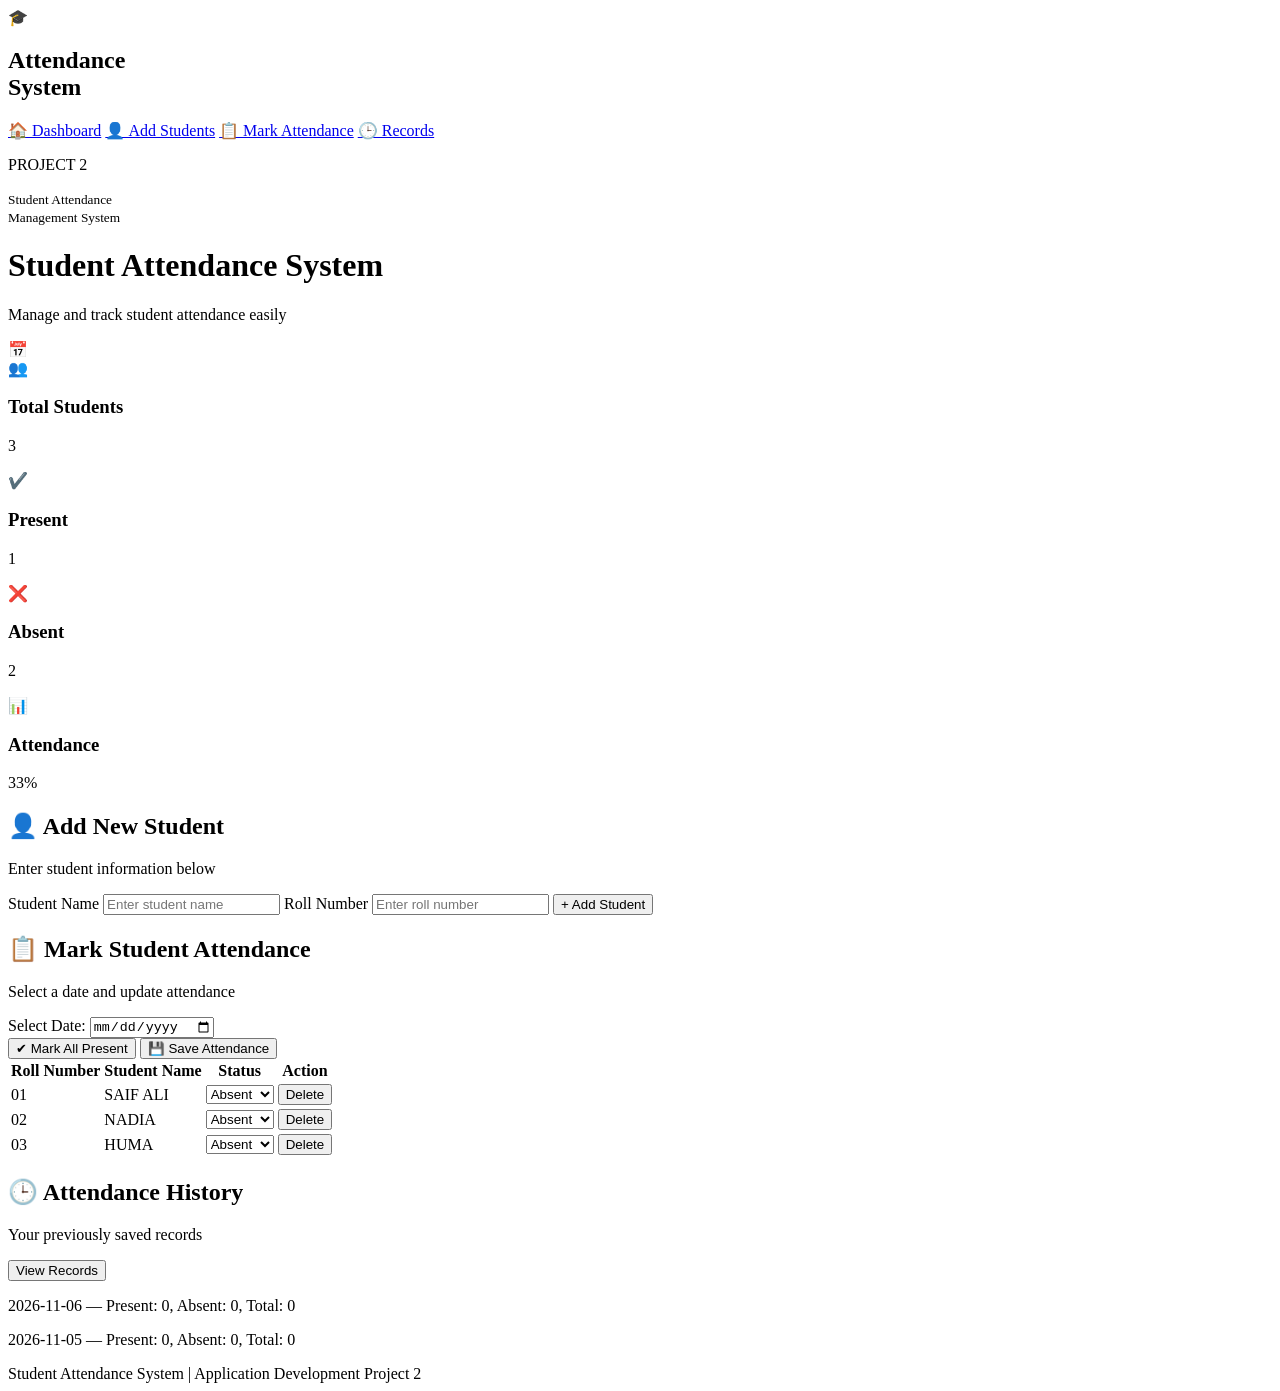
==== index.html @ 4c29b0ae "Rename index,html to index.html" ====
<!DOCTYPE html>
<!-- saved from url=(0079)file:///C:/Users/Hp/Desktop/STUDENT%20ATTENDANCE%20SYSTEM/index.html#addStudent -->
<html lang="en"><head><meta http-equiv="Content-Type" content="text/html; charset=UTF-8">
    
    <meta name="viewport" content="width=device-width, initial-scale=1.0">
    <title>Student Attendance System</title>
    <link rel="stylesheet" href="./Student Attendance System_files/style.css">
</head>
<body>

<div class="layout">

    <aside class="sidebar">
        <div class="logo">🎓</div>
        <h2>Attendance<br>System</h2>

        <nav>
            <a href="file:///C:/Users/Hp/Desktop/STUDENT%20ATTENDANCE%20SYSTEM/index.html#dashboard">🏠 Dashboard</a>
            <a href="file:///C:/Users/Hp/Desktop/STUDENT%20ATTENDANCE%20SYSTEM/index.html#addStudent">👤 Add Students</a>
            <a href="file:///C:/Users/Hp/Desktop/STUDENT%20ATTENDANCE%20SYSTEM/index.html#attendance">📋 Mark Attendance</a>
            <a href="file:///C:/Users/Hp/Desktop/STUDENT%20ATTENDANCE%20SYSTEM/index.html#records">🕒 Records</a>
        </nav>

        <div class="sidebar-bottom">
            <p>PROJECT 2</p>
            <small>Student Attendance<br>Management System</small>
        </div>
    </aside>

    <main class="main-content">

        <header class="top-header">
            <div>
                <h1>Student Attendance System</h1>
                <p>Manage and track student attendance easily</p>
            </div>
            <div class="header-icon">📅</div>
        </header>

        <section class="dashboard" id="dashboard">

            <div class="stat-card blue">
                <span>👥</span>
                <div>
                    <h3>Total Students</h3>
                    <p id="total">3</p>
                </div>
            </div>

            <div class="stat-card green">
                <span>✔️</span>
                <div>
                    <h3>Present</h3>
                    <p id="present">1</p>
                </div>
            </div>

            <div class="stat-card red">
                <span>❌</span>
                <div>
                    <h3>Absent</h3>
                    <p id="absent">2</p>
                </div>
            </div>

            <div class="stat-card purple">
                <span>📊</span>
                <div>
                    <h3>Attendance</h3>
                    <p id="percentage">33%</p>
                </div>
            </div>

        </section>

        <section class="content-grid">

            <div class="panel student-panel" id="addStudent">
                <h2>👤 Add New Student</h2>
                <p class="subtitle">Enter student information below</p>

                <label>Student Name</label>
                <input type="text" id="studentName" placeholder="Enter student name">

                <label>Roll Number</label>
                <input type="text" id="rollNumber" placeholder="Enter roll number">

                <button class="primary-btn" onclick="addStudent()">
                    + Add Student
                </button>
            </div>

            <div class="panel attendance-panel" id="attendance">
                <h2>📋 Mark Student Attendance</h2>
                <p class="subtitle">Select a date and update attendance</p>

                <div class="date-row">
                    <label for="attendanceDate">Select Date:</label>
                    <input type="date" id="attendanceDate">
                </div>

                <div class="button-row">
                    <button class="present-btn" onclick="markAll('Present')">
                        ✔ Mark All Present
                    </button>

                    <button class="save-btn" onclick="saveAttendance()">
                        💾 Save Attendance
                    </button>
                </div>

                <div class="table-wrapper">
                    <table>
                        <thead>
                            <tr>
                                <th>Roll Number</th>
                                <th>Student Name</th>
                                <th>Status</th>
                                <th>Action</th>
                            </tr>
                        </thead>

                        <tbody id="studentList"><tr>
            <td>01</td>
            <td>SAIF ALI</td>
            <td>
                <select class="status-select" onchange="changeStatus('17939814190290.5561416949299834', this.value)">
                    <option value="Present">Present</option>
                    <option value="Absent" selected="">Absent</option>
                </select>
            </td>
            <td>
                <button class="delete-btn" onclick="deleteStudent('17939814190290.5561416949299834')">
                    Delete
                </button>
            </td>
        </tr><tr>
            <td>02</td>
            <td>NADIA</td>
            <td>
                <select class="status-select" onchange="changeStatus('17939814691870.22493651233866774', this.value)">
                    <option value="Present">Present</option>
                    <option value="Absent" selected="">Absent</option>
                </select>
            </td>
            <td>
                <button class="delete-btn" onclick="deleteStudent('17939814691870.22493651233866774')">
                    Delete
                </button>
            </td>
        </tr><tr>
            <td>03</td>
            <td>HUMA</td>
            <td>
                <select class="status-select" onchange="changeStatus('17939815253190.5299598754269753', this.value)">
                    <option value="Present">Present</option>
                    <option value="Absent" selected="">Absent</option>
                </select>
            </td>
            <td>
                <button class="delete-btn" onclick="deleteStudent('17939815253190.5299598754269753')">
                    Delete
                </button>
            </td>
        </tr></tbody>
                    </table>
                </div>
            </div>

        </section>

        <section class="panel history-panel" id="records">
            <div class="history-heading">
                <div>
                    <h2>🕒 Attendance History</h2>
                    <p class="subtitle">Your previously saved records</p>
                </div>

                <button class="primary-btn" onclick="showHistory()">
                    View Records
                </button>
            </div>

            <div id="history"><p>2026-11-06 — Present: 0, Absent: 0, Total: 0</p><p>2026-11-05 — Present: 0, Absent: 0, Total: 0</p></div>
        </section>

        <footer>
            Student Attendance System | Application Development Project 2
        </footer>

    </main>

</div>

<script src="./Student Attendance System_files/script.js"></script>



</body></html>
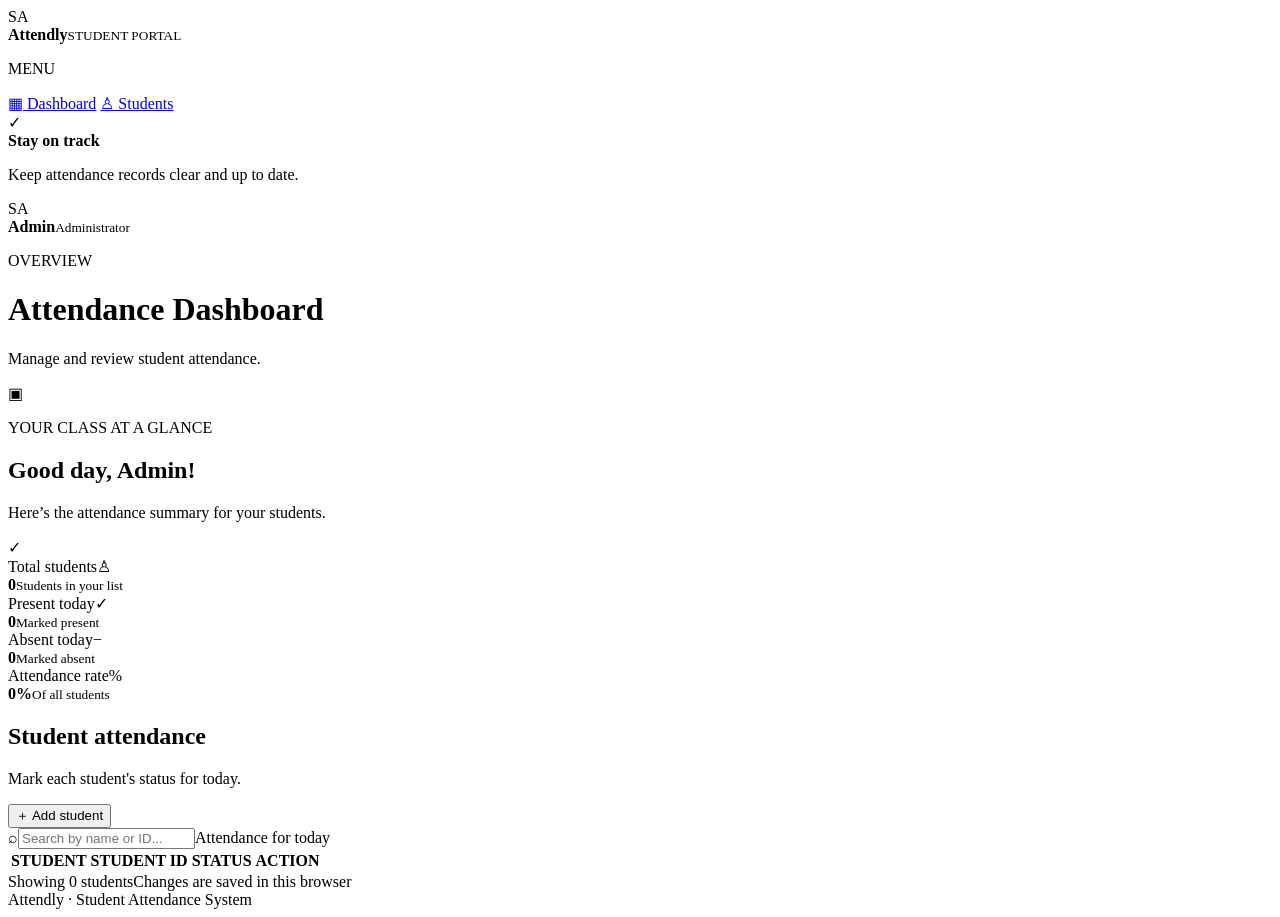
==== commit 90869f73: "Rename index[1].html to index.html" ====
--- a/index.html
+++ b/index.html
@@ -1,199 +1,52 @@
 <!DOCTYPE html>
-<!-- saved from url=(0079)file:///C:/Users/Hp/Desktop/STUDENT%20ATTENDANCE%20SYSTEM/index.html#addStudent -->
-<html lang="en"><head><meta http-equiv="Content-Type" content="text/html; charset=UTF-8">
-    
-    <meta name="viewport" content="width=device-width, initial-scale=1.0">
-    <title>Student Attendance System</title>
-    <link rel="stylesheet" href="./Student Attendance System_files/style.css">
+<html lang="en">
+<head>
+  <meta charset="UTF-8">
+  <meta name="viewport" content="width=device-width, initial-scale=1.0">
+  <title>Student Attendance System</title>
+  <link rel="stylesheet" href="style.css">
 </head>
 <body>
-
-<div class="layout">
-
+  <div class="app-shell">
     <aside class="sidebar">
-        <div class="logo">🎓</div>
-        <h2>Attendance<br>System</h2>
-
-        <nav>
-            <a href="file:///C:/Users/Hp/Desktop/STUDENT%20ATTENDANCE%20SYSTEM/index.html#dashboard">🏠 Dashboard</a>
-            <a href="file:///C:/Users/Hp/Desktop/STUDENT%20ATTENDANCE%20SYSTEM/index.html#addStudent">👤 Add Students</a>
-            <a href="file:///C:/Users/Hp/Desktop/STUDENT%20ATTENDANCE%20SYSTEM/index.html#attendance">📋 Mark Attendance</a>
-            <a href="file:///C:/Users/Hp/Desktop/STUDENT%20ATTENDANCE%20SYSTEM/index.html#records">🕒 Records</a>
-        </nav>
-
-        <div class="sidebar-bottom">
-            <p>PROJECT 2</p>
-            <small>Student Attendance<br>Management System</small>
-        </div>
+      <div class="brand"><div class="brand-mark">SA</div><div><strong>Attendly</strong><small>STUDENT PORTAL</small></div></div>
+      <p class="nav-label">MENU</p>
+      <a class="nav-link active" href="#dashboard"><span>▦</span> Dashboard</a>
+      <a class="nav-link" href="#students"><span>♙</span> Students</a>
+      <div class="sidebar-note"><div class="note-icon">✓</div><strong>Stay on track</strong><p>Keep attendance records clear and up to date.</p></div>
+      <div class="profile"><div class="avatar">SA</div><div><strong>Admin</strong><small>Administrator</small></div></div>
     </aside>
 
-    <main class="main-content">
+    <main class="main-content" id="dashboard">
+      <header class="topbar">
+        <div><p class="eyebrow">OVERVIEW</p><h1>Attendance Dashboard</h1><p class="subheading">Manage and review student attendance.</p></div>
+        <div class="date-chip"><span>▣</span><span id="todayLabel"></span></div>
+      </header>
 
-        <header class="top-header">
-            <div>
-                <h1>Student Attendance System</h1>
-                <p>Manage and track student attendance easily</p>
-            </div>
-            <div class="header-icon">📅</div>
-        </header>
+      <section class="welcome">
+        <div><p class="eyebrow light">YOUR CLASS AT A GLANCE</p><h2>Good day, Admin!</h2><p>Here’s the attendance summary for your students.</p></div>
+        <div class="welcome-symbol">✓</div>
+      </section>
 
-        <section class="dashboard" id="dashboard">
+      <section class="stats-grid" aria-label="Attendance summary">
+        <article class="stat-card"><div class="stat-top"><span>Total students</span><span class="stat-icon purple">♙</span></div><strong id="totalCount">0</strong><small>Students in your list</small></article>
+        <article class="stat-card"><div class="stat-top"><span>Present today</span><span class="stat-icon green">✓</span></div><strong id="presentCount">0</strong><small>Marked present</small></article>
+        <article class="stat-card"><div class="stat-top"><span>Absent today</span><span class="stat-icon red">−</span></div><strong id="absentCount">0</strong><small>Marked absent</small></article>
+        <article class="stat-card"><div class="stat-top"><span>Attendance rate</span><span class="stat-icon blue">%</span></div><strong id="rateCount">0%</strong><small>Of all students</small></article>
+      </section>
 
-            <div class="stat-card blue">
-                <span>👥</span>
-                <div>
-                    <h3>Total Students</h3>
-                    <p id="total">3</p>
-                </div>
-            </div>
-
-            <div class="stat-card green">
-                <span>✔️</span>
-                <div>
-                    <h3>Present</h3>
-                    <p id="present">1</p>
-                </div>
-            </div>
-
-            <div class="stat-card red">
-                <span>❌</span>
-                <div>
-                    <h3>Absent</h3>
-                    <p id="absent">2</p>
-                </div>
-            </div>
-
-            <div class="stat-card purple">
-                <span>📊</span>
-                <div>
-                    <h3>Attendance</h3>
-                    <p id="percentage">33%</p>
-                </div>
-            </div>
-
-        </section>
-
-        <section class="content-grid">
-
-            <div class="panel student-panel" id="addStudent">
-                <h2>👤 Add New Student</h2>
-                <p class="subtitle">Enter student information below</p>
-
-                <label>Student Name</label>
-                <input type="text" id="studentName" placeholder="Enter student name">
-
-                <label>Roll Number</label>
-                <input type="text" id="rollNumber" placeholder="Enter roll number">
-
-                <button class="primary-btn" onclick="addStudent()">
-                    + Add Student
-                </button>
-            </div>
-
-            <div class="panel attendance-panel" id="attendance">
-                <h2>📋 Mark Student Attendance</h2>
-                <p class="subtitle">Select a date and update attendance</p>
-
-                <div class="date-row">
-                    <label for="attendanceDate">Select Date:</label>
-                    <input type="date" id="attendanceDate">
-                </div>
-
-                <div class="button-row">
-                    <button class="present-btn" onclick="markAll('Present')">
-                        ✔ Mark All Present
-                    </button>
-
-                    <button class="save-btn" onclick="saveAttendance()">
-                        💾 Save Attendance
-                    </button>
-                </div>
-
-                <div class="table-wrapper">
-                    <table>
-                        <thead>
-                            <tr>
-                                <th>Roll Number</th>
-                                <th>Student Name</th>
-                                <th>Status</th>
-                                <th>Action</th>
-                            </tr>
-                        </thead>
-
-                        <tbody id="studentList"><tr>
-            <td>01</td>
-            <td>SAIF ALI</td>
-            <td>
-                <select class="status-select" onchange="changeStatus('17939814190290.5561416949299834', this.value)">
-                    <option value="Present">Present</option>
-                    <option value="Absent" selected="">Absent</option>
-                </select>
-            </td>
-            <td>
-                <button class="delete-btn" onclick="deleteStudent('17939814190290.5561416949299834')">
-                    Delete
-                </button>
-            </td>
-        </tr><tr>
-            <td>02</td>
-            <td>NADIA</td>
-            <td>
-                <select class="status-select" onchange="changeStatus('17939814691870.22493651233866774', this.value)">
-                    <option value="Present">Present</option>
-                    <option value="Absent" selected="">Absent</option>
-                </select>
-            </td>
-            <td>
-                <button class="delete-btn" onclick="deleteStudent('17939814691870.22493651233866774')">
-                    Delete
-                </button>
-            </td>
-        </tr><tr>
-            <td>03</td>
-            <td>HUMA</td>
-            <td>
-                <select class="status-select" onchange="changeStatus('17939815253190.5299598754269753', this.value)">
-                    <option value="Present">Present</option>
-                    <option value="Absent" selected="">Absent</option>
-                </select>
-            </td>
-            <td>
-                <button class="delete-btn" onclick="deleteStudent('17939815253190.5299598754269753')">
-                    Delete
-                </button>
-            </td>
-        </tr></tbody>
-                    </table>
-                </div>
-            </div>
-
-        </section>
-
-        <section class="panel history-panel" id="records">
-            <div class="history-heading">
-                <div>
-                    <h2>🕒 Attendance History</h2>
-                    <p class="subtitle">Your previously saved records</p>
-                </div>
-
-                <button class="primary-btn" onclick="showHistory()">
-                    View Records
-                </button>
-            </div>
-
-            <div id="history"><p>2026-11-06 — Present: 0, Absent: 0, Total: 0</p><p>2026-11-05 — Present: 0, Absent: 0, Total: 0</p></div>
-        </section>
-
-        <footer>
-            Student Attendance System | Application Development Project 2
-        </footer>
-
+      <section class="panel" id="students">
+        <div class="panel-heading"><div><h2>Student attendance</h2><p>Mark each student's status for today.</p></div><button class="primary-btn" id="addStudentBtn">＋ Add student</button></div>
+        <div class="toolbar"><label class="search-box"><span>⌕</span><input id="searchInput" type="search" placeholder="Search by name or ID..."></label><span class="date-caption">Attendance for today</span></div>
+        <div class="table-wrap">
+          <table><thead><tr><th>STUDENT</th><th>STUDENT ID</th><th>STATUS</th><th>ACTION</th></tr></thead><tbody id="studentRows"></tbody></table>
+        </div>
+        <p class="empty-state" id="emptyState" hidden>No students found. Add a student to get started.</p>
+        <div class="panel-footer"><span id="listCount">Showing 0 students</span><span>Changes are saved in this browser</span></div>
+      </section>
+      <footer>Attendly · Student Attendance System</footer>
     </main>
-
-</div>
-
-<script src="./Student Attendance System_files/script.js"></script>
-
-
-
-</body></html>
+  </div>
+  <script src="script.js"></script>
+</body>
+</html>
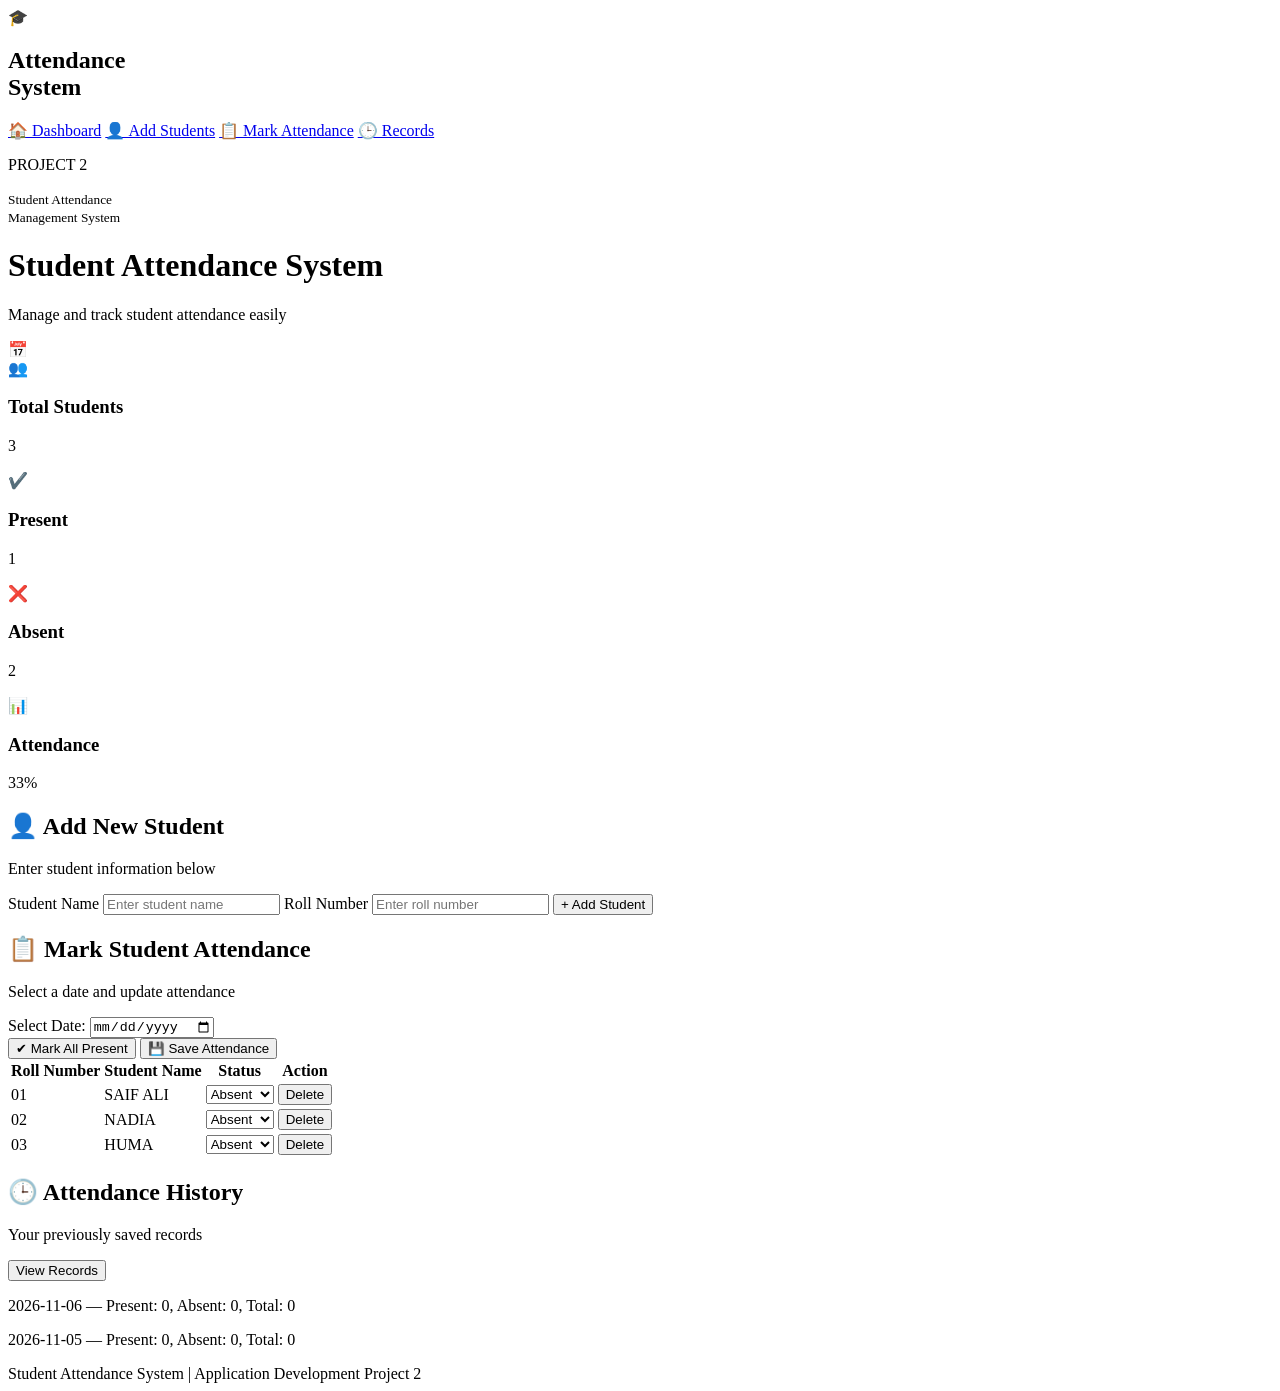
==== commit a83caacd: "Rename Student Attendance System.html to index.html" ====
--- a/index.html
+++ b/index.html
@@ -1,52 +1,199 @@
 <!DOCTYPE html>
-<html lang="en">
-<head>
-  <meta charset="UTF-8">
-  <meta name="viewport" content="width=device-width, initial-scale=1.0">
-  <title>Student Attendance System</title>
-  <link rel="stylesheet" href="style.css">
+<!-- saved from url=(0079)file:///C:/Users/Hp/Desktop/STUDENT%20ATTENDANCE%20SYSTEM/index.html#addStudent -->
+<html lang="en"><head><meta http-equiv="Content-Type" content="text/html; charset=UTF-8">
+    
+    <meta name="viewport" content="width=device-width, initial-scale=1.0">
+    <title>Student Attendance System</title>
+    <link rel="stylesheet" href="./Student Attendance System_files/style.css">
 </head>
 <body>
-  <div class="app-shell">
+
+<div class="layout">
+
     <aside class="sidebar">
-      <div class="brand"><div class="brand-mark">SA</div><div><strong>Attendly</strong><small>STUDENT PORTAL</small></div></div>
-      <p class="nav-label">MENU</p>
-      <a class="nav-link active" href="#dashboard"><span>▦</span> Dashboard</a>
-      <a class="nav-link" href="#students"><span>♙</span> Students</a>
-      <div class="sidebar-note"><div class="note-icon">✓</div><strong>Stay on track</strong><p>Keep attendance records clear and up to date.</p></div>
-      <div class="profile"><div class="avatar">SA</div><div><strong>Admin</strong><small>Administrator</small></div></div>
+        <div class="logo">🎓</div>
+        <h2>Attendance<br>System</h2>
+
+        <nav>
+            <a href="file:///C:/Users/Hp/Desktop/STUDENT%20ATTENDANCE%20SYSTEM/index.html#dashboard">🏠 Dashboard</a>
+            <a href="file:///C:/Users/Hp/Desktop/STUDENT%20ATTENDANCE%20SYSTEM/index.html#addStudent">👤 Add Students</a>
+            <a href="file:///C:/Users/Hp/Desktop/STUDENT%20ATTENDANCE%20SYSTEM/index.html#attendance">📋 Mark Attendance</a>
+            <a href="file:///C:/Users/Hp/Desktop/STUDENT%20ATTENDANCE%20SYSTEM/index.html#records">🕒 Records</a>
+        </nav>
+
+        <div class="sidebar-bottom">
+            <p>PROJECT 2</p>
+            <small>Student Attendance<br>Management System</small>
+        </div>
     </aside>
 
-    <main class="main-content" id="dashboard">
-      <header class="topbar">
-        <div><p class="eyebrow">OVERVIEW</p><h1>Attendance Dashboard</h1><p class="subheading">Manage and review student attendance.</p></div>
-        <div class="date-chip"><span>▣</span><span id="todayLabel"></span></div>
-      </header>
+    <main class="main-content">
 
-      <section class="welcome">
-        <div><p class="eyebrow light">YOUR CLASS AT A GLANCE</p><h2>Good day, Admin!</h2><p>Here’s the attendance summary for your students.</p></div>
-        <div class="welcome-symbol">✓</div>
-      </section>
+        <header class="top-header">
+            <div>
+                <h1>Student Attendance System</h1>
+                <p>Manage and track student attendance easily</p>
+            </div>
+            <div class="header-icon">📅</div>
+        </header>
 
-      <section class="stats-grid" aria-label="Attendance summary">
-        <article class="stat-card"><div class="stat-top"><span>Total students</span><span class="stat-icon purple">♙</span></div><strong id="totalCount">0</strong><small>Students in your list</small></article>
-        <article class="stat-card"><div class="stat-top"><span>Present today</span><span class="stat-icon green">✓</span></div><strong id="presentCount">0</strong><small>Marked present</small></article>
-        <article class="stat-card"><div class="stat-top"><span>Absent today</span><span class="stat-icon red">−</span></div><strong id="absentCount">0</strong><small>Marked absent</small></article>
-        <article class="stat-card"><div class="stat-top"><span>Attendance rate</span><span class="stat-icon blue">%</span></div><strong id="rateCount">0%</strong><small>Of all students</small></article>
-      </section>
+        <section class="dashboard" id="dashboard">
 
-      <section class="panel" id="students">
-        <div class="panel-heading"><div><h2>Student attendance</h2><p>Mark each student's status for today.</p></div><button class="primary-btn" id="addStudentBtn">＋ Add student</button></div>
-        <div class="toolbar"><label class="search-box"><span>⌕</span><input id="searchInput" type="search" placeholder="Search by name or ID..."></label><span class="date-caption">Attendance for today</span></div>
-        <div class="table-wrap">
-          <table><thead><tr><th>STUDENT</th><th>STUDENT ID</th><th>STATUS</th><th>ACTION</th></tr></thead><tbody id="studentRows"></tbody></table>
-        </div>
-        <p class="empty-state" id="emptyState" hidden>No students found. Add a student to get started.</p>
-        <div class="panel-footer"><span id="listCount">Showing 0 students</span><span>Changes are saved in this browser</span></div>
-      </section>
-      <footer>Attendly · Student Attendance System</footer>
+            <div class="stat-card blue">
+                <span>👥</span>
+                <div>
+                    <h3>Total Students</h3>
+                    <p id="total">3</p>
+                </div>
+            </div>
+
+            <div class="stat-card green">
+                <span>✔️</span>
+                <div>
+                    <h3>Present</h3>
+                    <p id="present">1</p>
+                </div>
+            </div>
+
+            <div class="stat-card red">
+                <span>❌</span>
+                <div>
+                    <h3>Absent</h3>
+                    <p id="absent">2</p>
+                </div>
+            </div>
+
+            <div class="stat-card purple">
+                <span>📊</span>
+                <div>
+                    <h3>Attendance</h3>
+                    <p id="percentage">33%</p>
+                </div>
+            </div>
+
+        </section>
+
+        <section class="content-grid">
+
+            <div class="panel student-panel" id="addStudent">
+                <h2>👤 Add New Student</h2>
+                <p class="subtitle">Enter student information below</p>
+
+                <label>Student Name</label>
+                <input type="text" id="studentName" placeholder="Enter student name">
+
+                <label>Roll Number</label>
+                <input type="text" id="rollNumber" placeholder="Enter roll number">
+
+                <button class="primary-btn" onclick="addStudent()">
+                    + Add Student
+                </button>
+            </div>
+
+            <div class="panel attendance-panel" id="attendance">
+                <h2>📋 Mark Student Attendance</h2>
+                <p class="subtitle">Select a date and update attendance</p>
+
+                <div class="date-row">
+                    <label for="attendanceDate">Select Date:</label>
+                    <input type="date" id="attendanceDate">
+                </div>
+
+                <div class="button-row">
+                    <button class="present-btn" onclick="markAll('Present')">
+                        ✔ Mark All Present
+                    </button>
+
+                    <button class="save-btn" onclick="saveAttendance()">
+                        💾 Save Attendance
+                    </button>
+                </div>
+
+                <div class="table-wrapper">
+                    <table>
+                        <thead>
+                            <tr>
+                                <th>Roll Number</th>
+                                <th>Student Name</th>
+                                <th>Status</th>
+                                <th>Action</th>
+                            </tr>
+                        </thead>
+
+                        <tbody id="studentList"><tr>
+            <td>01</td>
+            <td>SAIF ALI</td>
+            <td>
+                <select class="status-select" onchange="changeStatus('17939814190290.5561416949299834', this.value)">
+                    <option value="Present">Present</option>
+                    <option value="Absent" selected="">Absent</option>
+                </select>
+            </td>
+            <td>
+                <button class="delete-btn" onclick="deleteStudent('17939814190290.5561416949299834')">
+                    Delete
+                </button>
+            </td>
+        </tr><tr>
+            <td>02</td>
+            <td>NADIA</td>
+            <td>
+                <select class="status-select" onchange="changeStatus('17939814691870.22493651233866774', this.value)">
+                    <option value="Present">Present</option>
+                    <option value="Absent" selected="">Absent</option>
+                </select>
+            </td>
+            <td>
+                <button class="delete-btn" onclick="deleteStudent('17939814691870.22493651233866774')">
+                    Delete
+                </button>
+            </td>
+        </tr><tr>
+            <td>03</td>
+            <td>HUMA</td>
+            <td>
+                <select class="status-select" onchange="changeStatus('17939815253190.5299598754269753', this.value)">
+                    <option value="Present">Present</option>
+                    <option value="Absent" selected="">Absent</option>
+                </select>
+            </td>
+            <td>
+                <button class="delete-btn" onclick="deleteStudent('17939815253190.5299598754269753')">
+                    Delete
+                </button>
+            </td>
+        </tr></tbody>
+                    </table>
+                </div>
+            </div>
+
+        </section>
+
+        <section class="panel history-panel" id="records">
+            <div class="history-heading">
+                <div>
+                    <h2>🕒 Attendance History</h2>
+                    <p class="subtitle">Your previously saved records</p>
+                </div>
+
+                <button class="primary-btn" onclick="showHistory()">
+                    View Records
+                </button>
+            </div>
+
+            <div id="history"><p>2026-11-06 — Present: 0, Absent: 0, Total: 0</p><p>2026-11-05 — Present: 0, Absent: 0, Total: 0</p></div>
+        </section>
+
+        <footer>
+            Student Attendance System | Application Development Project 2
+        </footer>
+
     </main>
-  </div>
-  <script src="script.js"></script>
-</body>
-</html>
+
+</div>
+
+<script src="./Student Attendance System_files/script.js"></script>
+
+
+
+</body></html>
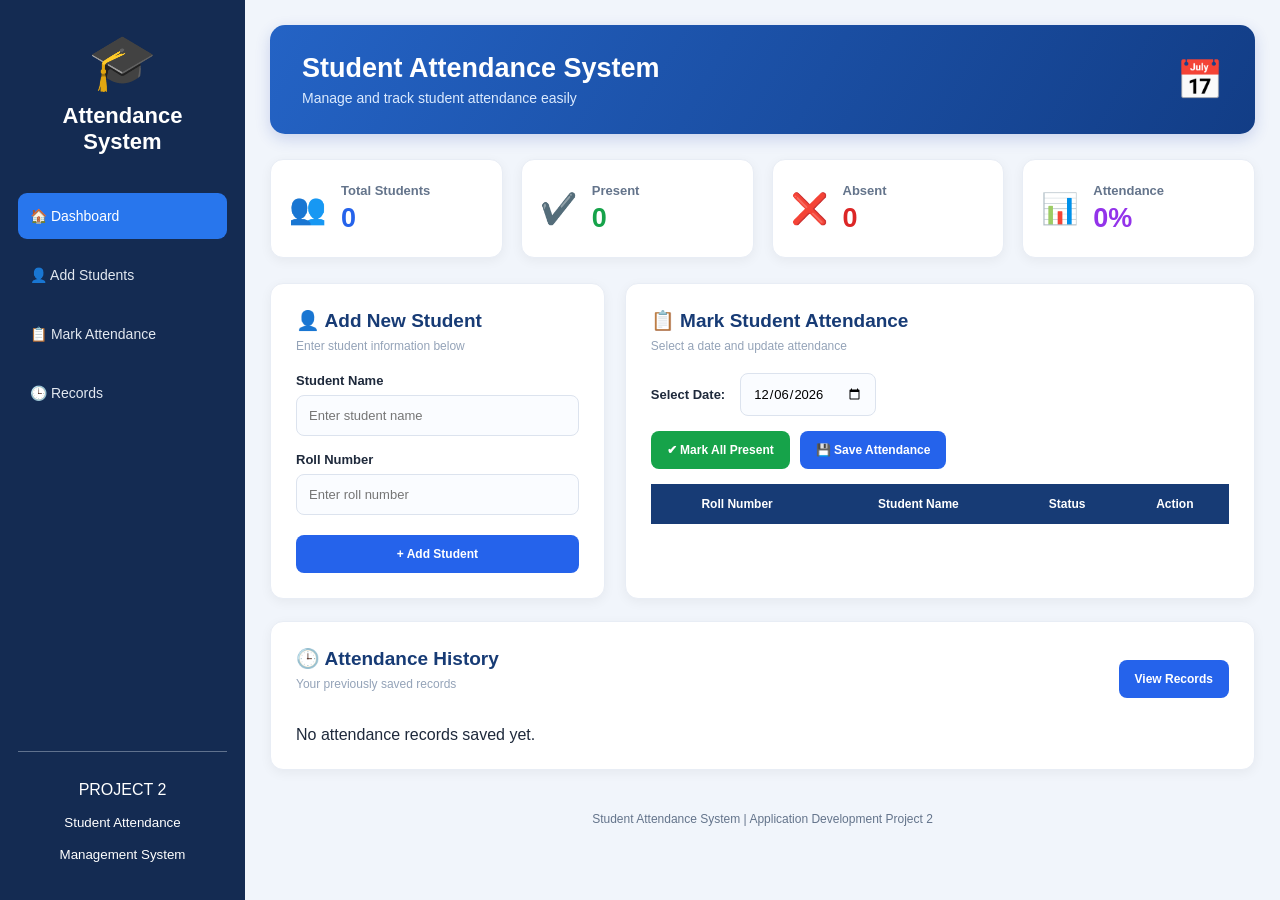
==== commit 9456ee84: "Add files via upload" ====
--- a/index.html
+++ b/index.html
@@ -1,199 +1,162 @@
-<!DOCTYPE html>
-<!-- saved from url=(0079)file:///C:/Users/Hp/Desktop/STUDENT%20ATTENDANCE%20SYSTEM/index.html#addStudent -->
-<html lang="en"><head><meta http-equiv="Content-Type" content="text/html; charset=UTF-8">
-    
-    <meta name="viewport" content="width=device-width, initial-scale=1.0">
-    <title>Student Attendance System</title>
-    <link rel="stylesheet" href="./Student Attendance System_files/style.css">
-</head>
-<body>
-
-<div class="layout">
-
-    <aside class="sidebar">
-        <div class="logo">🎓</div>
-        <h2>Attendance<br>System</h2>
-
-        <nav>
-            <a href="file:///C:/Users/Hp/Desktop/STUDENT%20ATTENDANCE%20SYSTEM/index.html#dashboard">🏠 Dashboard</a>
-            <a href="file:///C:/Users/Hp/Desktop/STUDENT%20ATTENDANCE%20SYSTEM/index.html#addStudent">👤 Add Students</a>
-            <a href="file:///C:/Users/Hp/Desktop/STUDENT%20ATTENDANCE%20SYSTEM/index.html#attendance">📋 Mark Attendance</a>
-            <a href="file:///C:/Users/Hp/Desktop/STUDENT%20ATTENDANCE%20SYSTEM/index.html#records">🕒 Records</a>
-        </nav>
-
-        <div class="sidebar-bottom">
-            <p>PROJECT 2</p>
-            <small>Student Attendance<br>Management System</small>
-        </div>
-    </aside>
-
-    <main class="main-content">
-
-        <header class="top-header">
-            <div>
-                <h1>Student Attendance System</h1>
-                <p>Manage and track student attendance easily</p>
-            </div>
-            <div class="header-icon">📅</div>
-        </header>
-
-        <section class="dashboard" id="dashboard">
-
-            <div class="stat-card blue">
-                <span>👥</span>
-                <div>
-                    <h3>Total Students</h3>
-                    <p id="total">3</p>
-                </div>
-            </div>
-
-            <div class="stat-card green">
-                <span>✔️</span>
-                <div>
-                    <h3>Present</h3>
-                    <p id="present">1</p>
-                </div>
-            </div>
-
-            <div class="stat-card red">
-                <span>❌</span>
-                <div>
-                    <h3>Absent</h3>
-                    <p id="absent">2</p>
-                </div>
-            </div>
-
-            <div class="stat-card purple">
-                <span>📊</span>
-                <div>
-                    <h3>Attendance</h3>
-                    <p id="percentage">33%</p>
-                </div>
-            </div>
-
-        </section>
-
-        <section class="content-grid">
-
-            <div class="panel student-panel" id="addStudent">
-                <h2>👤 Add New Student</h2>
-                <p class="subtitle">Enter student information below</p>
-
-                <label>Student Name</label>
-                <input type="text" id="studentName" placeholder="Enter student name">
-
-                <label>Roll Number</label>
-                <input type="text" id="rollNumber" placeholder="Enter roll number">
-
-                <button class="primary-btn" onclick="addStudent()">
-                    + Add Student
-                </button>
-            </div>
-
-            <div class="panel attendance-panel" id="attendance">
-                <h2>📋 Mark Student Attendance</h2>
-                <p class="subtitle">Select a date and update attendance</p>
-
-                <div class="date-row">
-                    <label for="attendanceDate">Select Date:</label>
-                    <input type="date" id="attendanceDate">
-                </div>
-
-                <div class="button-row">
-                    <button class="present-btn" onclick="markAll('Present')">
-                        ✔ Mark All Present
-                    </button>
-
-                    <button class="save-btn" onclick="saveAttendance()">
-                        💾 Save Attendance
-                    </button>
-                </div>
-
-                <div class="table-wrapper">
-                    <table>
-                        <thead>
-                            <tr>
-                                <th>Roll Number</th>
-                                <th>Student Name</th>
-                                <th>Status</th>
-                                <th>Action</th>
-                            </tr>
-                        </thead>
-
-                        <tbody id="studentList"><tr>
-            <td>01</td>
-            <td>SAIF ALI</td>
-            <td>
-                <select class="status-select" onchange="changeStatus('17939814190290.5561416949299834', this.value)">
-                    <option value="Present">Present</option>
-                    <option value="Absent" selected="">Absent</option>
-                </select>
-            </td>
-            <td>
-                <button class="delete-btn" onclick="deleteStudent('17939814190290.5561416949299834')">
-                    Delete
-                </button>
-            </td>
-        </tr><tr>
-            <td>02</td>
-            <td>NADIA</td>
-            <td>
-                <select class="status-select" onchange="changeStatus('17939814691870.22493651233866774', this.value)">
-                    <option value="Present">Present</option>
-                    <option value="Absent" selected="">Absent</option>
-                </select>
-            </td>
-            <td>
-                <button class="delete-btn" onclick="deleteStudent('17939814691870.22493651233866774')">
-                    Delete
-                </button>
-            </td>
-        </tr><tr>
-            <td>03</td>
-            <td>HUMA</td>
-            <td>
-                <select class="status-select" onchange="changeStatus('17939815253190.5299598754269753', this.value)">
-                    <option value="Present">Present</option>
-                    <option value="Absent" selected="">Absent</option>
-                </select>
-            </td>
-            <td>
-                <button class="delete-btn" onclick="deleteStudent('17939815253190.5299598754269753')">
-                    Delete
-                </button>
-            </td>
-        </tr></tbody>
-                    </table>
-                </div>
-            </div>
-
-        </section>
-
-        <section class="panel history-panel" id="records">
-            <div class="history-heading">
-                <div>
-                    <h2>🕒 Attendance History</h2>
-                    <p class="subtitle">Your previously saved records</p>
-                </div>
-
-                <button class="primary-btn" onclick="showHistory()">
-                    View Records
-                </button>
-            </div>
-
-            <div id="history"><p>2026-11-06 — Present: 0, Absent: 0, Total: 0</p><p>2026-11-05 — Present: 0, Absent: 0, Total: 0</p></div>
-        </section>
-
-        <footer>
-            Student Attendance System | Application Development Project 2
-        </footer>
-
-    </main>
-
-</div>
-
-<script src="./Student Attendance System_files/script.js"></script>
-
-
-
-</body></html>
+
+<!DOCTYPE html>
+<html lang="en">
+<head>
+    <meta charset="UTF-8">
+    <meta name="viewport" content="width=device-width, initial-scale=1.0">
+    <title>Student Attendance System</title>
+    <link rel="stylesheet" href="style.css">
+</head>
+<body>
+
+<div class="layout">
+
+    <aside class="sidebar">
+        <div class="logo">🎓</div>
+        <h2>Attendance<br>System</h2>
+
+        <nav>
+            <a href="#dashboard">🏠 Dashboard</a>
+            <a href="#addStudent">👤 Add Students</a>
+            <a href="#attendance">📋 Mark Attendance</a>
+            <a href="#records">🕒 Records</a>
+        </nav>
+
+        <div class="sidebar-bottom">
+            <p>PROJECT 2</p>
+            <small>Student Attendance<br>Management System</small>
+        </div>
+    </aside>
+
+    <main class="main-content">
+
+        <header class="top-header">
+            <div>
+                <h1>Student Attendance System</h1>
+                <p>Manage and track student attendance easily</p>
+            </div>
+            <div class="header-icon">📅</div>
+        </header>
+
+        <section class="dashboard" id="dashboard">
+
+            <div class="stat-card blue">
+                <span>👥</span>
+                <div>
+                    <h3>Total Students</h3>
+                    <p id="total">0</p>
+                </div>
+            </div>
+
+            <div class="stat-card green">
+                <span>✔️</span>
+                <div>
+                    <h3>Present</h3>
+                    <p id="present">0</p>
+                </div>
+            </div>
+
+            <div class="stat-card red">
+                <span>❌</span>
+                <div>
+                    <h3>Absent</h3>
+                    <p id="absent">0</p>
+                </div>
+            </div>
+
+            <div class="stat-card purple">
+                <span>📊</span>
+                <div>
+                    <h3>Attendance</h3>
+                    <p id="percentage">0%</p>
+                </div>
+            </div>
+
+        </section>
+
+        <section class="content-grid">
+
+            <div class="panel student-panel" id="addStudent">
+                <h2>👤 Add New Student</h2>
+                <p class="subtitle">Enter student information below</p>
+
+                <label>Student Name</label>
+                <input type="text" id="studentName"
+                    placeholder="Enter student name">
+
+                <label>Roll Number</label>
+                <input type="text" id="rollNumber"
+                    placeholder="Enter roll number">
+
+                <button class="primary-btn" onclick="addStudent()">
+                    + Add Student
+                </button>
+            </div>
+
+            <div class="panel attendance-panel" id="attendance">
+                <h2>📋 Mark Student Attendance</h2>
+                <p class="subtitle">Select a date and update attendance</p>
+
+                <div class="date-row">
+                    <label for="attendanceDate">Select Date:</label>
+                    <input type="date" id="attendanceDate">
+                </div>
+
+                <div class="button-row">
+                    <button class="present-btn"
+                        onclick="markAll('Present')">
+                        ✔ Mark All Present
+                    </button>
+
+                    <button class="save-btn"
+                        onclick="saveAttendance()">
+                        💾 Save Attendance
+                    </button>
+                </div>
+
+                <div class="table-wrapper">
+                    <table>
+                        <thead>
+                            <tr>
+                                <th>Roll Number</th>
+                                <th>Student Name</th>
+                                <th>Status</th>
+                                <th>Action</th>
+                            </tr>
+                        </thead>
+
+                        <tbody id="studentList"></tbody>
+                    </table>
+                </div>
+            </div>
+
+        </section>
+
+        <section class="panel history-panel" id="records">
+            <div class="history-heading">
+                <div>
+                    <h2>🕒 Attendance History</h2>
+                    <p class="subtitle">Your previously saved records</p>
+                </div>
+
+                <button class="primary-btn"
+                    onclick="showHistory()">
+                    View Records
+                </button>
+            </div>
+
+            <div id="history"></div>
+        </section>
+
+        <footer>
+            Student Attendance System | Application Development Project 2
+        </footer>
+
+    </main>
+
+</div>
+
+<script src="script.js"></script>
+
+</body>
+</html>
--- a/style.css
+++ b/style.css
@@ -0,0 +1,403 @@
+
+@import url('https://fonts.googleapis.com/css2?family=Poppins:wght@400;500;600;700&display=swap');
+
+* {
+    margin: 0;
+    padding: 0;
+    box-sizing: border-box;
+}
+
+html {
+    scroll-behavior: smooth;
+}
+
+body {
+    font-family: 'Poppins', Arial, sans-serif;
+    background: #f1f5fb;
+    color: #1e293b;
+}
+
+.layout {
+    display: flex;
+    min-height: 100vh;
+}
+
+/* SIDEBAR */
+
+.sidebar {
+    width: 245px;
+    background: #142b52;
+    color: white;
+    padding: 30px 18px;
+    display: flex;
+    flex-direction: column;
+    flex-shrink: 0;
+}
+
+.logo {
+    font-size: 55px;
+    text-align: center;
+    margin-bottom: 8px;
+}
+
+.sidebar h2 {
+    text-align: center;
+    font-size: 22px;
+    margin-bottom: 38px;
+}
+
+.sidebar nav {
+    display: flex;
+    flex-direction: column;
+    gap: 13px;
+}
+
+.sidebar nav a {
+    text-decoration: none;
+    color: #e2e8f0;
+    padding: 15px 12px;
+    border-radius: 9px;
+    font-size: 14px;
+    transition: 0.3s;
+}
+
+.sidebar nav a:hover,
+.sidebar nav a:first-child {
+    background: #2876ed;
+    color: white;
+}
+
+.sidebar-bottom {
+    margin-top: auto;
+    text-align: center;
+    border-top: 1px solid #60728e;
+    padding-top: 22px;
+    line-height: 2;
+}
+
+/* MAIN CONTENT */
+
+.main-content {
+    flex: 1;
+    min-width: 0;
+    padding: 25px;
+}
+
+.top-header {
+    background: linear-gradient(120deg, #2463c5, #123d86);
+    color: white;
+    padding: 28px 32px;
+    border-radius: 15px;
+    display: flex;
+    align-items: center;
+    justify-content: space-between;
+    margin-bottom: 25px;
+    box-shadow: 0 5px 15px #1e40af30;
+}
+
+.top-header h1 {
+    font-size: 27px;
+    margin-bottom: 6px;
+}
+
+.top-header p {
+    color: #dbeafe;
+    font-size: 14px;
+}
+
+.header-icon {
+    font-size: 38px;
+}
+
+/* DASHBOARD CARDS */
+
+.dashboard {
+    display: grid;
+    grid-template-columns: repeat(4, 1fr);
+    gap: 18px;
+    margin-bottom: 25px;
+}
+
+.stat-card {
+    background: white;
+    padding: 23px 18px;
+    border-radius: 13px;
+    display: flex;
+    align-items: center;
+    gap: 15px;
+    box-shadow: 0 3px 12px #0000000d;
+    border: 1px solid #e8edf5;
+    transition: 0.3s;
+}
+
+.stat-card:hover {
+    transform: translateY(-4px);
+}
+
+.stat-card span {
+    font-size: 30px;
+}
+
+.stat-card h3 {
+    font-size: 13px;
+    color: #64748b;
+    margin-bottom: 5px;
+}
+
+.stat-card p {
+    font-size: 27px;
+    font-weight: 700;
+}
+
+.blue p { color: #2563eb; }
+.green p { color: #16a34a; }
+.red p { color: #dc2626; }
+.purple p { color: #9333ea; }
+
+/* CONTENT PANELS */
+
+.content-grid {
+    display: grid;
+    grid-template-columns: 0.85fr 1.6fr;
+    gap: 20px;
+    margin-bottom: 22px;
+}
+
+.panel {
+    background: white;
+    padding: 25px;
+    border-radius: 13px;
+    box-shadow: 0 3px 12px #0000000d;
+    border: 1px solid #e8edf5;
+    min-width: 0;
+}
+
+.panel h2 {
+    font-size: 19px;
+    color: #173b75;
+}
+
+.subtitle {
+    font-size: 12px;
+    color: #94a3b8;
+    margin: 7px 0 20px;
+}
+
+/* INPUTS */
+
+.student-panel label {
+    display: block;
+    font-size: 13px;
+    font-weight: 600;
+    margin: 16px 0 7px;
+}
+
+input {
+    width: 100%;
+    padding: 12px;
+    border: 1px solid #dce3ee;
+    border-radius: 8px;
+    outline: none;
+    font-family: inherit;
+    font-size: 13px;
+    background: #fafcff;
+}
+
+input:focus {
+    border-color: #2876ed;
+    box-shadow: 0 0 0 3px #2876ed15;
+}
+
+/* BUTTONS */
+
+button {
+    border: none;
+    color: white;
+    padding: 12px 16px;
+    border-radius: 8px;
+    cursor: pointer;
+    font-family: inherit;
+    font-size: 12px;
+    font-weight: 600;
+    transition: 0.2s;
+}
+
+button:hover {
+    opacity: 0.88;
+    transform: translateY(-1px);
+}
+
+.primary-btn {
+    background: #2563eb;
+}
+
+.student-panel .primary-btn {
+    width: 100%;
+    margin-top: 20px;
+}
+
+.present-btn {
+    background: #16a34a;
+}
+
+.save-btn {
+    background: #2563eb;
+}
+
+/* ATTENDANCE */
+
+.date-row {
+    display: flex;
+    align-items: center;
+    gap: 15px;
+    margin: 15px 0;
+    flex-wrap: wrap;
+}
+
+.date-row label {
+    font-size: 13px;
+    font-weight: 600;
+}
+
+.date-row input {
+    width: auto;
+}
+
+.button-row {
+    display: flex;
+    gap: 10px;
+    flex-wrap: wrap;
+    margin-bottom: 15px;
+}
+
+/* TABLE */
+
+.table-wrapper {
+    overflow-x: auto;
+}
+
+table {
+    width: 100%;
+    border-collapse: collapse;
+    font-size: 12px;
+    white-space: nowrap;
+}
+
+th {
+    background: #173b75;
+    color: white;
+    padding: 13px 10px;
+}
+
+td {
+    padding: 12px 8px;
+    text-align: center;
+    border-bottom: 1px solid #e8edf5;
+}
+
+tbody tr:hover {
+    background: #f4f8ff;
+}
+
+.status-select {
+    padding: 8px;
+    border-radius: 6px;
+    border: 1px solid #dce3ee;
+    font-family: inherit;
+}
+
+.delete-btn {
+    background: #ef4444;
+    padding: 8px 11px;
+}
+
+/* HISTORY */
+
+.history-panel {
+    margin-bottom: 22px;
+}
+
+.history-heading {
+    display: flex;
+    justify-content: space-between;
+    align-items: center;
+    gap: 15px;
+    margin-bottom: 15px;
+}
+
+#history p {
+    background: #f1f6ff;
+    border-left: 4px solid #2876ed;
+    padding: 12px;
+    border-radius: 6px;
+    margin-bottom: 8px;
+    font-size: 12px;
+}
+
+/* FOOTER */
+
+footer {
+    text-align: center;
+    color: #64748b;
+    padding: 20px 5px;
+    font-size: 12px;
+}
+
+/* MOBILE RESPONSIVE */
+
+@media (max-width: 1000px) {
+    .dashboard {
+        grid-template-columns: repeat(2, 1fr);
+    }
+
+    .content-grid {
+        grid-template-columns: 1fr;
+    }
+}
+
+@media (max-width: 650px) {
+    .layout {
+        flex-direction: column;
+    }
+
+    .sidebar {
+        width: 100%;
+        padding: 15px;
+    }
+
+    .sidebar h2 {
+        margin-bottom: 15px;
+    }
+
+    .sidebar nav {
+        flex-direction: row;
+        flex-wrap: wrap;
+        justify-content: center;
+    }
+
+    .sidebar-bottom {
+        display: none;
+    }
+
+    .main-content {
+        padding: 13px;
+    }
+
+    .top-header h1 {
+        font-size: 19px;
+    }
+
+    .dashboard {
+        grid-template-columns: repeat(2, 1fr);
+    }
+
+    .stat-card {
+        padding: 15px 10px;
+    }
+
+    .history-heading {
+        align-items: flex-start;
+        flex-direction: column;
+    }
+}
+
